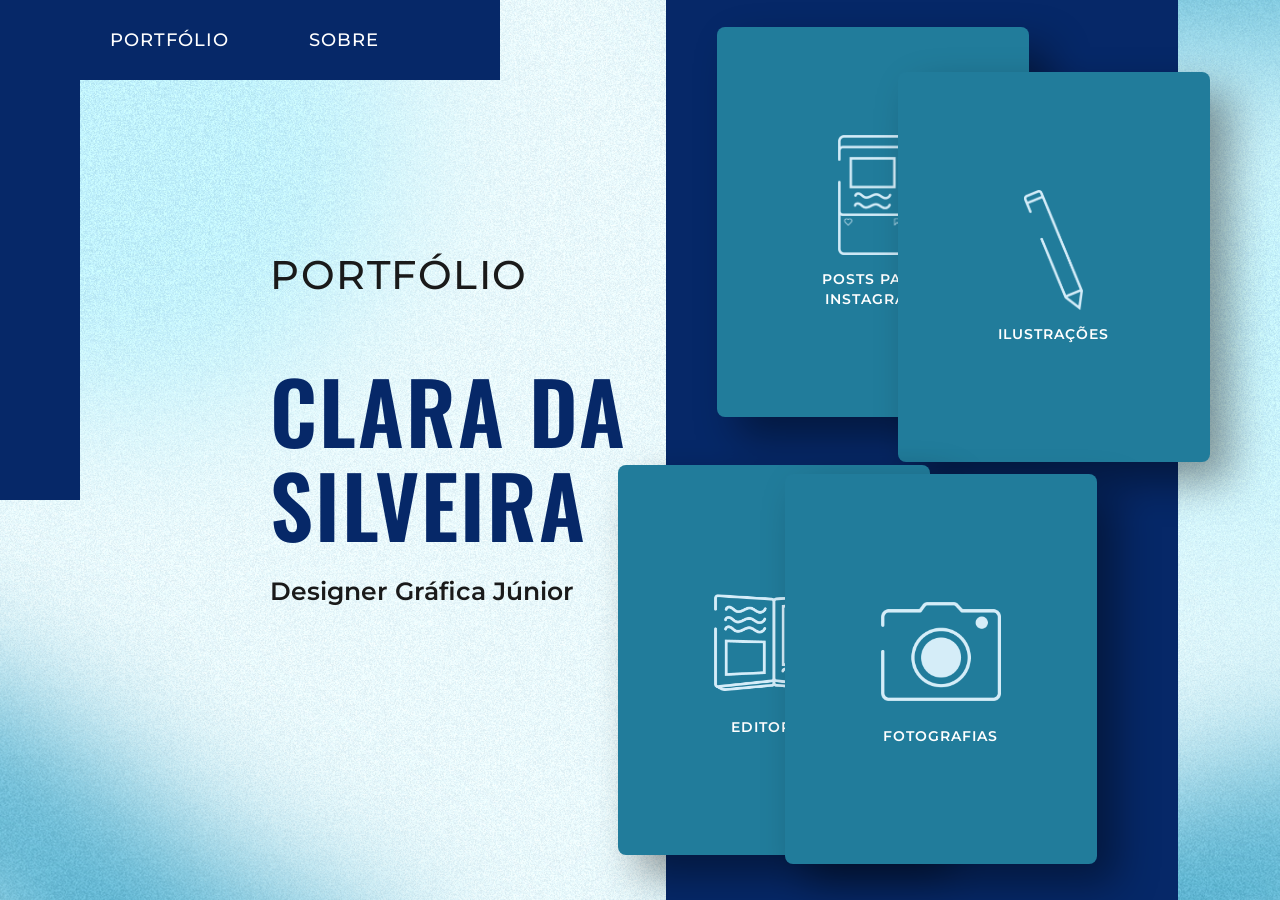
==== Tabs/index.html @ 3dc3f9ed "V1 - Index "Done" falta implementar quando passar por cima do quadrado mostrar uma preview e arrumar" ====
<!DOCTYPE html>
<html lang="pt-BR">
<head>
    <meta charset="UTF-8">
    <meta name="viewport" content="width=device-width, initial-scale=1.0">
    <title>Portfolio - Clara Da Silveira</title>
    <link rel="stylesheet" href="style.css">
    <link href="https://fonts.googleapis.com/css2?family=Montserrat:wght@400;500;600&family=Oswald:wght@500;600&display=swap" rel="stylesheet">
</head>
<body class="body">

    <header class="menu-container-l">
        <nav class="menu-nav">
            <ul class="menu-lista">
                <li><a href="index.html">PORTFÓLIO</a></li>
                <li><a href="about.html">SOBRE</a></li>
            </ul>
        </nav>
    </header>

    <main class="conteudo-esquerdo">
        <div class="texto-apresentacao">
            <h2 class="subtitulo">PORTFÓLIO</h2>
            <h1 class="nome-principal">CLARA DA<br>SILVEIRA</h1>
            <p class="cargo">Designer Gráfica Júnior</p>
        </div>
    </main>

<aside class="painel-direito"></aside>

<section class="camada-cards">
    
    <a href="projeto-instagram.html" class="card card-instagram">
        <div class="container-icone">
            <img src="../Images/Icones/Posts para instagram.png" alt="Ícone Instagram" class="icone-png">
        </div>
        <h3>POSTS PARA<br>INSTAGRAM</h3>
    </a>

    <a href="projeto-ilustracoes.html" class="card card-ilustracoes">
        <div class="container-icone">
            <img src="../Images/Icones/Ilustração.png" alt="Ícone Ilustrações" class="icone-png">
        </div>
        <h3>ILUSTRAÇÕES</h3>
    </a>

    <a href="projeto-editorial.html" class="card card-editorial">
        <div class="container-icone">
            <img src="../Images/Icones/Editorial.png" alt="Ícone Editorial" class="icone-png">
        </div>
        <h3>EDITORIAL</h3>
    </a>

    <a href="projeto-fotografias.html" class="card card-fotografias">
        <div class="container-icone">
            <img src="../Images/Icones/Fotografias.png" alt="Ícone Fotografias" class="icone-png">
        </div>
        <h3>FOTOGRAFIAS</h3>
    </a>

</section>

</body>
</html>
---- Tabs/style.css ----
/* Reset básico para remover margens padrão do navegador */
* {
    margin: 0;
    padding: 0;
    box-sizing: border-box;
}

:root {
    --azul-escuro: #051e44; /* Cor extraída da imagem */
    --texto-branco: #ffffff;
}

body {
    /* Mantendo seu background original, mas garantindo que o site ocupe a tela toda */
    background-image: url("../Images/Fundo.png"); 
    background-size: cover;
    background-repeat: no-repeat;
    background-color: #f0f8ff; /* Cor de fundo de segurança caso a imagem falhe */
    font-family: 'Montserrat', sans-serif; /* Fonte moderna similar à imagem */
    height: 100vh;
    overflow: hidden; /* Evita rolagens indesejadas neste layout fixo */
}

/* O Container principal que forma o "L" */
.menu-container-l {
    position: absolute;
    top: 0;
    left: 0;
    background-color: #062868;
    /* Dimensões para criar o bloco visual do topo esquerdo */
    width: 500px; 
    height: 80px;
    
    /* Para fazer o "L", vamos criar uma extensão vertical com pseudo-elemento */
    display: flex;
    align-items: center; /* Centraliza o texto verticalmente na barra horizontal */
    padding-left: 110px; /* Espaço da esquerda */
}

/* O "L" Vertical (A perna do L descendo) */
.menu-container-l::before {
    content: '';
    position: absolute;
    top: 0;
    left: 0;
    width: 80px; /* Espessura da barra lateral */
    height: 500px; /* Altura da perna do L */
    background-color: #062868;
    z-index: -1; /* Fica atrás para não atrapalhar cliques se necessário */
}

/* Estilização da lista */
.menu-lista {
    list-style: none;
    display: flex;
    gap: 80px; /* Espaço entre "PORTFÓLIO" e "SOBRE" */
}

/* Estilização dos Links */
.menu-lista li a {
    text-decoration: none;
    color: var(--texto-branco);
    font-size: 18px;
    font-weight: 500;
    text-transform: uppercase; /* Deixa tudo maiúsculo */
    letter-spacing: 1px; /* Espaçamento entre letras */
}

.menu-lista li a:hover {
    opacity: 0.8; /* Efeito suave ao passar o mouse */
}

/* --- ETAPA 2: TEXTO PRINCIPAL --- */

.conteudo-esquerdo {
    /* Posicionamento do bloco inteiro de texto */
    position: absolute;
    top: 250px; /* Distância do topo (abaixo do menu L) */
    left: 120px; /* Distância da lateral esquerda */
    z-index: 1; /* Garante que o texto fique por cima do fundo */
}

.texto-apresentacao {
    display: flex;
    flex-direction: column;
    padding-left: 150px;
    gap: 15px; /* Espaçamento entre os três blocos de texto */
}

.subtitulo {
    font-size: 40px;
    padding-bottom: 50px;
    font-weight: 500;
    color: #1a1a1a; /* Quase preto */
    letter-spacing: 1.5px;
}

.nome-principal {
    font-family: 'Oswald', sans-serif; /* Fonte estilizada e alta */
    font-size: 85px; /* Tamanho grande como na imagem */
    font-weight: 600;
    color: #062868; 
    line-height: 1.1; /* Controla o espaço entre "CLARA DA" e "SILVEIRA" */
    letter-spacing: 2px;
}

.cargo {
    font-size: 25px;
    font-weight: 600;
    color: #1a1a1a; /* Quase preto */
    margin-top: 10px; /* Um respiro extra acima do cargo */
}

/* --- AJUSTE ETAPA 3 e 4 --- */

/* Mantemos o painel azul no fundo */
.painel-direito {
    position: fixed;
    top: 0;
    right: 8%;
    width: 40%;
    height: 100vh;
    background-color: #062868;
    z-index: 0;
}

/* Criamos uma área invisível na direita para os cards */
.camada-cards {
    position: absolute;
    top: 0;
    right: 0;
    width: 55%; /* Um pouco maior que o painel azul para permitir o "vazamento" */
    height: 100vh;
    z-index: 2; /* Fica acima do painel azul */
}


/* --- POSICIONAMENTO MANUAL (COMO NA IMAGEM) --- */

.card-instagram {
    top: 3%;
    left: 20%; /* Note que o 'left' baixo faz ele sair do azul e ir para o fundo claro */
}

.card-ilustracoes {
    top:8%;
    right: 10%;
}

.card-editorial {
    bottom: 5%;
    left: 6%;
}

.card-fotografias {
    bottom: 4%;
    right: 26%;
}

/* --- AJUSTE DE COR E OPACIDADE DOS CARDS --- */

.card {
    position: absolute;
    background-color: #217C9B !important;
    width: 312px;
    height: 390px;
    border-radius: 8px;
    display: flex;
    flex-direction: column;
    align-items: center;
    justify-content: center;
    padding: 20px;
    text-decoration: none;
    
    /* Sombra mais forte para dar profundidade sobre o fundo escuro */
    box-shadow: 20px 20px 40px rgba(0, 0, 0, 0.4); 
    
    /* Garante que não haja transparência herdada */
    opacity: 1; 
    z-index: 5;
}

/* Estilo do texto dentro dos cards */
.card h3 {
    color: #ffffff; /* Branco puro */
    font-size: 14px;
    font-weight: 600;
    text-align: center;
    text-transform: uppercase;
    margin-top: 20px;
    font-family: 'Montserrat', sans-serif;
    line-height: 1.4;
    text-decoration: none; /* Garante que o texto específico não tenha linha */
    color: #ffffff;        /* Força a cor branca para não ficar o azul padrão de link */
}

.card:visited, 
.card:active, 
.card:link {
    text-decoration: none;
    color: inherit; /* Mantém a cor que definimos no h3 */
}

/* Efeito ao passar o mouse: o botão sobe levemente e brilha */
.card:hover {
    transform: translateY(-5px) scale(1.02);
    filter: brightness(1.1);
    box-shadow: 25px 25px 50px rgba(0, 0, 0, 0.5);
}

/* Container para as imagens PNG */
.container-icone {
    width: 120px; /* Ajuste conforme o tamanho do seu ícone */
    height: 120px;
    display: flex;
    align-items: center;
    justify-content: center;
    margin-bottom: 15px;
}

.icone-png {
    max-width: 100%;
    max-height: 100%;
    object-fit: contain; /* Garante que a imagem não distorça */
}

/* Ajuste no texto para não parecer link azul padrão */
.card h3 {
    color: #ffffff;
    font-family: 'Montserrat', sans-serif;
    font-size: 14px;
    letter-spacing: 1px;
    text-align: center;
    margin: 0;
}
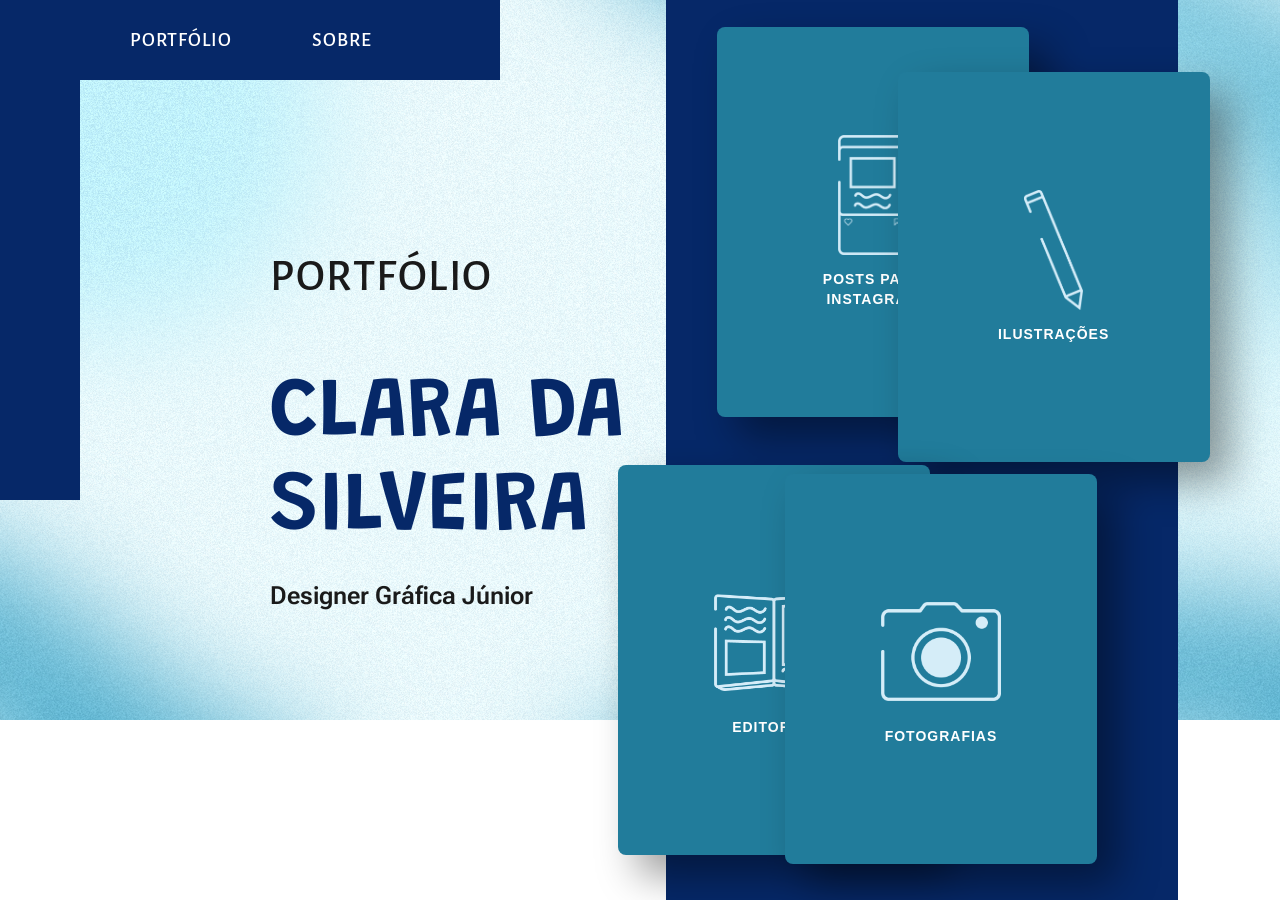
==== commit 1aab396c: "V2 - All tabs" ====
--- a/Tabs/index.html
+++ b/Tabs/index.html
@@ -5,7 +5,9 @@
     <meta name="viewport" content="width=device-width, initial-scale=1.0">
     <title>Portfolio - Clara Da Silveira</title>
     <link rel="stylesheet" href="style.css">
-    <link href="https://fonts.googleapis.com/css2?family=Montserrat:wght@400;500;600&family=Oswald:wght@500;600&display=swap" rel="stylesheet">
+<link rel="preconnect" href="https://fonts.googleapis.com">
+<link rel="preconnect" href="https://fonts.gstatic.com" crossorigin>
+<link href="https://fonts.googleapis.com/css2?family=Alegreya+Sans+SC:ital,wght@0,100;0,300;0,400;0,500;0,700;0,800;0,900;1,100;1,300;1,400;1,500;1,700;1,800;1,900&family=Grandstander:ital,wght@0,100..900;1,100..900&family=Roboto+Flex:opsz,wght,XOPQ,XTRA,YOPQ,YTDE,YTFI,YTLC,YTUC@8..144,100..1000,96,468,79,-203,738,514,712&display=swap" rel="stylesheet">
 </head>
 <body class="body">
 
--- a/Tabs/style.css
+++ b/Tabs/style.css
@@ -11,14 +11,11 @@
 }
 
 body {
-    /* Mantendo seu background original, mas garantindo que o site ocupe a tela toda */
+
     background-image: url("../Images/Fundo.png"); 
     background-size: cover;
     background-repeat: no-repeat;
-    background-color: #f0f8ff; /* Cor de fundo de segurança caso a imagem falhe */
-    font-family: 'Montserrat', sans-serif; /* Fonte moderna similar à imagem */
-    height: 100vh;
-    overflow: hidden; /* Evita rolagens indesejadas neste layout fixo */
+
 }
 
 /* O Container principal que forma o "L" */
@@ -26,15 +23,18 @@
     position: absolute;
     top: 0;
     left: 0;
+    z-index: 100;
+    font-family: 'Alegreya Sans SC', sans-serif;
     background-color: #062868;
     /* Dimensões para criar o bloco visual do topo esquerdo */
     width: 500px; 
     height: 80px;
+
     
     /* Para fazer o "L", vamos criar uma extensão vertical com pseudo-elemento */
     display: flex;
     align-items: center; /* Centraliza o texto verticalmente na barra horizontal */
-    padding-left: 110px; /* Espaço da esquerda */
+    padding-left: 130px; /* Espaço da esquerda */
 }
 
 /* O "L" Vertical (A perna do L descendo) */
@@ -53,6 +53,8 @@
 .menu-lista {
     list-style: none;
     display: flex;
+    
+    font-family: 'Alegreya Sans SC', sans-serif;
     gap: 80px; /* Espaço entre "PORTFÓLIO" e "SOBRE" */
 }
 
@@ -60,7 +62,7 @@
 .menu-lista li a {
     text-decoration: none;
     color: var(--texto-branco);
-    font-size: 18px;
+    font-size: 20px;
     font-weight: 500;
     text-transform: uppercase; /* Deixa tudo maiúsculo */
     letter-spacing: 1px; /* Espaçamento entre letras */
@@ -90,21 +92,23 @@
 .subtitulo {
     font-size: 40px;
     padding-bottom: 50px;
+        font-size: 45px;
+    font-family: 'Alegreya Sans SC', sans-serif;
     font-weight: 500;
     color: #1a1a1a; /* Quase preto */
     letter-spacing: 1.5px;
 }
 
 .nome-principal {
-    font-family: 'Oswald', sans-serif; /* Fonte estilizada e alta */
+    font-family: 'Grandstander';
     font-size: 85px; /* Tamanho grande como na imagem */
     font-weight: 600;
     color: #062868; 
     line-height: 1.1; /* Controla o espaço entre "CLARA DA" e "SILVEIRA" */
-    letter-spacing: 2px;
 }
 
 .cargo {
+    font-family: 'Roboto Flex', sans-serif;
     font-size: 25px;
     font-weight: 600;
     color: #1a1a1a; /* Quase preto */
@@ -183,6 +187,7 @@
 /* Estilo do texto dentro dos cards */
 .card h3 {
     color: #ffffff; /* Branco puro */
+    font-family: 'Alegreya Sans SC', sans-serif;
     font-size: 14px;
     font-weight: 600;
     text-align: center;
@@ -232,4 +237,339 @@
     letter-spacing: 1px;
     text-align: center;
     margin: 0;
+}
+
+/* --- CONFIGURAÇÃO DE IMAGEM ESPECÍFICA PARA CADA CARD NO HOVER --- */
+
+/* --- CONFIGURAÇÃO DE IMAGEM NO HOVER DOS CARDS --- */
+
+/* --- TRANSIÇÃO SUAVE DA IMAGEM --- */
+
+/* Adiciona isto para o card não "pular" e a imagem não sair das bordas */
+.card {
+    overflow: hidden; 
+    transition: transform 0.4s ease, box-shadow 0.4s ease, filter 0.4s ease;
+}
+
+/* Criando a camada da imagem que vai aparecer com suavidade */
+.card::after {
+    content: "";
+    position: absolute;
+    top: 0;
+    left: 0;
+    width: 100%;
+    height: 100%;
+    background-size: cover;
+    background-position: center;
+    background-repeat: no-repeat;
+    opacity: 0; /* Começa invisível */
+    transition: opacity 0.5s ease-in-out; /* Aqui está a suavidade */
+    z-index: 1;
+}
+
+/* Garante que o ícone e o texto fiquem na frente e sumam suavemente */
+.card .container-icone, .card h3 {
+    position: relative;
+    z-index: 2;
+    transition: opacity 0.4s ease;
+}
+
+/* No Hover: a imagem ganha opacidade e o texto/ícone somem */
+.card:hover::after {
+    opacity: 1;
+}
+.card:hover .container-icone, .card:hover h3 {
+    opacity: 0;
+}
+
+/* Atribuição das Imagens (Apenas os caminhos) */
+.card-instagram::after { background-image: url("../Images/HovInstagram.png"); }
+.card-ilustracoes::after { background-image: url("../Images/HovIlustracoes.png"); }
+.card-editorial::after { background-image: url("../Images/Editorial/cardapio\ de\ c,ongelee\ V2.png"); }
+.card-fotografias::after { background-image: url("../Images/HovFotografias.png"); }
+
+
+
+
+
+
+
+
+
+
+
+
+
+
+
+
+/* Pagina About Abaixo */
+
+/* --- ESTILOS DA PÁGINA SOBRE --- */
+
+.container-sobre {
+    display: flex;
+    justify-content: space-between;
+    padding: 100px 10% 50px 120px; /* Alinhado com a margem do menu e texto principal */
+    position: relative;
+    z-index: 5;
+    height: 100vh;
+}
+
+.conteudo-texto {
+    padding-left: 125px;
+    width: 50%;
+    color: #1a1a1a;
+}
+
+.titulo-sobre {
+    font-family: 'Alegreya Sans SC', sans-serif; 
+    font-size: 50px;
+    font-weight: 500;
+    margin-bottom: 20px;
+    letter-spacing: 2px;
+}
+
+.sessao-curriculo h3 {
+    font-family: 'Alegreya Sans SC', sans-serif;
+    font-size: 18px;
+    font-weight: 700;
+    margin-top: 30px;
+    margin-bottom: 10px;
+}
+
+.sessao-curriculo ul {
+    list-style: none;
+    padding-left: 0;
+}
+
+.sessao-curriculo li {
+    font-family: 'Roboto Flex', sans-serif;
+    font-size: 20px;
+    line-height: 1.6;
+    margin-bottom: 15px;
+    position: relative;
+    padding-left: 20px;
+}
+
+/* Bolinha dos itens da lista */
+.sessao-curriculo li::before {
+    content: '•';
+    position: absolute;
+    left: 0;
+    color: #062868;
+}
+
+/* Lado da Foto e Contatos */
+.conteudo-visual {
+    width: 35%;
+    display: flex;
+    flex-direction: column;
+    align-items: center;
+    justify-content: center;
+}
+
+.contatos-sobre {
+    width: 330px;       /* Mesma largura da foto para alinhar perfeitamente */
+    display: flex;
+    flex-direction: column;
+    gap: 15px;          /* Espaço uniforme entre os itens */
+}
+
+.item-contato {
+    font-family: 'Roboto Flex', sans-serif;
+    display: flex;
+    align-items: center;
+    font-size: 20px;
+    gap: 12px;
+    font-weight: 500;   /* Montserrat Médium para melhor leitura */
+    color: #1a1a1a;
+}
+
+.icone-contato {
+    width: 24px;        /* Tamanho fixo em pixels para os ícones não variarem */
+    height: auto;
+    flex-shrink: 0;     /* Impede o ícone de amassar se o texto for longo */
+}
+
+
+.bloco-foto {
+    width: 370px;
+    height: 535px;
+    background-color: #217C9B; 
+    border-radius: 5px;
+    box-shadow: 20px 20px 40px rgba(0, 0, 0, 0.3);
+    margin-bottom: 30px; /* Reduzi um pouco para aproximar os contatos */
+    overflow: hidden;    /* Garante que a foto não saia das bordas arredondadas */
+    display: flex;
+    align-items: center;
+    justify-content: center;
+}
+
+.foto {
+    width: 100%;
+    height: 100%;
+    object-fit: cover;   /* Faz a foto preencher o quadro sem distorcer */
+    display: block;
+}
+
+
+
+
+/* =========================================
+   PAGINA FOTOGRAFIAS
+   ========================================= */
+
+.conteudo-interno {
+    padding: 40px;
+    margin-left: 150px; /* Evita que o L do menu sobreponha o conteúdo */
+    position: relative;
+    z-index: 10;
+}
+
+/* Novo bloco azul escuro para o título no canto direito */
+.bloco-titulo-direito {
+    position: absolute;
+    top: 50px;
+    right: 0;
+    background-color: var(--azul-escuro);
+    padding: 15px 100px 15px 40px;
+}
+
+.titulo-pagina {
+    font-family: 'Alegreya Sans SC', sans-serif;
+    font-size: 2.5rem;
+    color: #ffffff; /* Letra branca */
+    letter-spacing: 2px;
+}
+
+.galeria-fotos {
+    display: grid;
+    grid-template-columns: repeat(auto-fill, minmax(300px, 1fr));
+    grid-auto-rows: 250px; /* Altura base das fotos */
+    gap: 20px;
+    margin-top: 150px; /* Dá espaço para o título lá em cima */
+    max-width: 1200px;
+}
+
+/* Modificador opcional: adicione a classe 'retrato' no HTML para imagens altas */
+.item-post.retrato {
+    grid-row: span 2;
+}
+
+.item-post {
+    position: relative;
+    cursor: pointer;
+    overflow: hidden;
+    background: #f0f0f0;
+}
+
+.item-post img {
+    width: 100%;
+    height: 100%;
+    object-fit: cover;
+    display: block;
+    transition: transform 0.3s ease;
+}
+
+.item-post:hover img {
+    transform: scale(1.05); /* Zoom leve na imagem */
+}
+
+.overlay-post {
+    position: absolute;
+    top: 0;
+    left: 0;
+    width: 100%;
+    height: 100%;
+    background: rgba(6, 40, 104, 0.4); /* Fundo azul translúcido no hover */
+    display: flex;
+    align-items: center;
+    justify-content: center;
+    opacity: 0;
+    transition: opacity 0.3s ease;
+}
+
+.item-post:hover .overlay-post {
+    opacity: 1;
+}
+
+.overlay-post span {
+    font-size: 30px;
+    color: white;
+    font-weight: 300;
+}
+
+/* Esconde a sub-galeria na tela principal */
+.sub-galeria {
+    display: none;
+}
+
+/* =========================================
+   ESTILO DO LIGHTBOX (A TELA BRANCA COM AS FOTOS)
+   ========================================= */
+
+.lightbox {
+    display: none;
+    position: fixed;
+    z-index: 1000;
+    left: 0;
+    top: 0;
+    width: 100vw;
+    height: 100vh;
+    background-color: rgba(245, 245, 245, 0.9); /* Fundo branco/cinza translúcido */
+    backdrop-filter: blur(5px); /* Borra o fundo do site */
+    justify-content: center;
+    align-items: center;
+}
+
+.lightbox.ativo {
+    display: flex;
+}
+
+.container-lightbox {
+    display: flex;
+    flex-direction: row; /* Coloca as imagens lado a lado */
+    gap: 20px;
+    max-width: 90vw;
+    height: 70vh; /* Altura fixa para manter as imagens alinhadas */
+    justify-content: center;
+    align-items: center;
+}
+
+.container-lightbox img {
+    height: 100%;
+    width: auto; /* Mantém a proporção da imagem */
+    object-fit: contain;
+    box-shadow: 0px 10px 30px rgba(0, 0, 0, 0.15); /* Sombra suave nas fotos abertas */
+    background: #fff; /* Fundo branco caso a imagem seja PNG vazado */
+}
+
+/* Botão de Fechar (X) - Canto superior direito */
+.fechar-lightbox {
+    position: fixed;
+    top: 30px;
+    right: 50px;
+    font-size: 50px;
+    font-weight: 300;
+    color: #1a1a1a;
+    cursor: pointer;
+    z-index: 1001;
+    transition: color 0.2s;
+}
+
+.fechar-lightbox:hover {
+    color: var(--azul-escuro);
+}
+
+/* Título do Ensaio - Canto inferior esquerdo */
+.titulo-lightbox {
+    position: fixed;
+    bottom: 40px;
+    left: 80px;
+    font-family: 'Alegreya Sans SC', sans-serif; /* Ou Roboto Flex, como preferir */
+    font-size: 35px;
+    font-weight: 600;
+    color: var(--azul-escuro);
+    z-index: 1001;
 }
